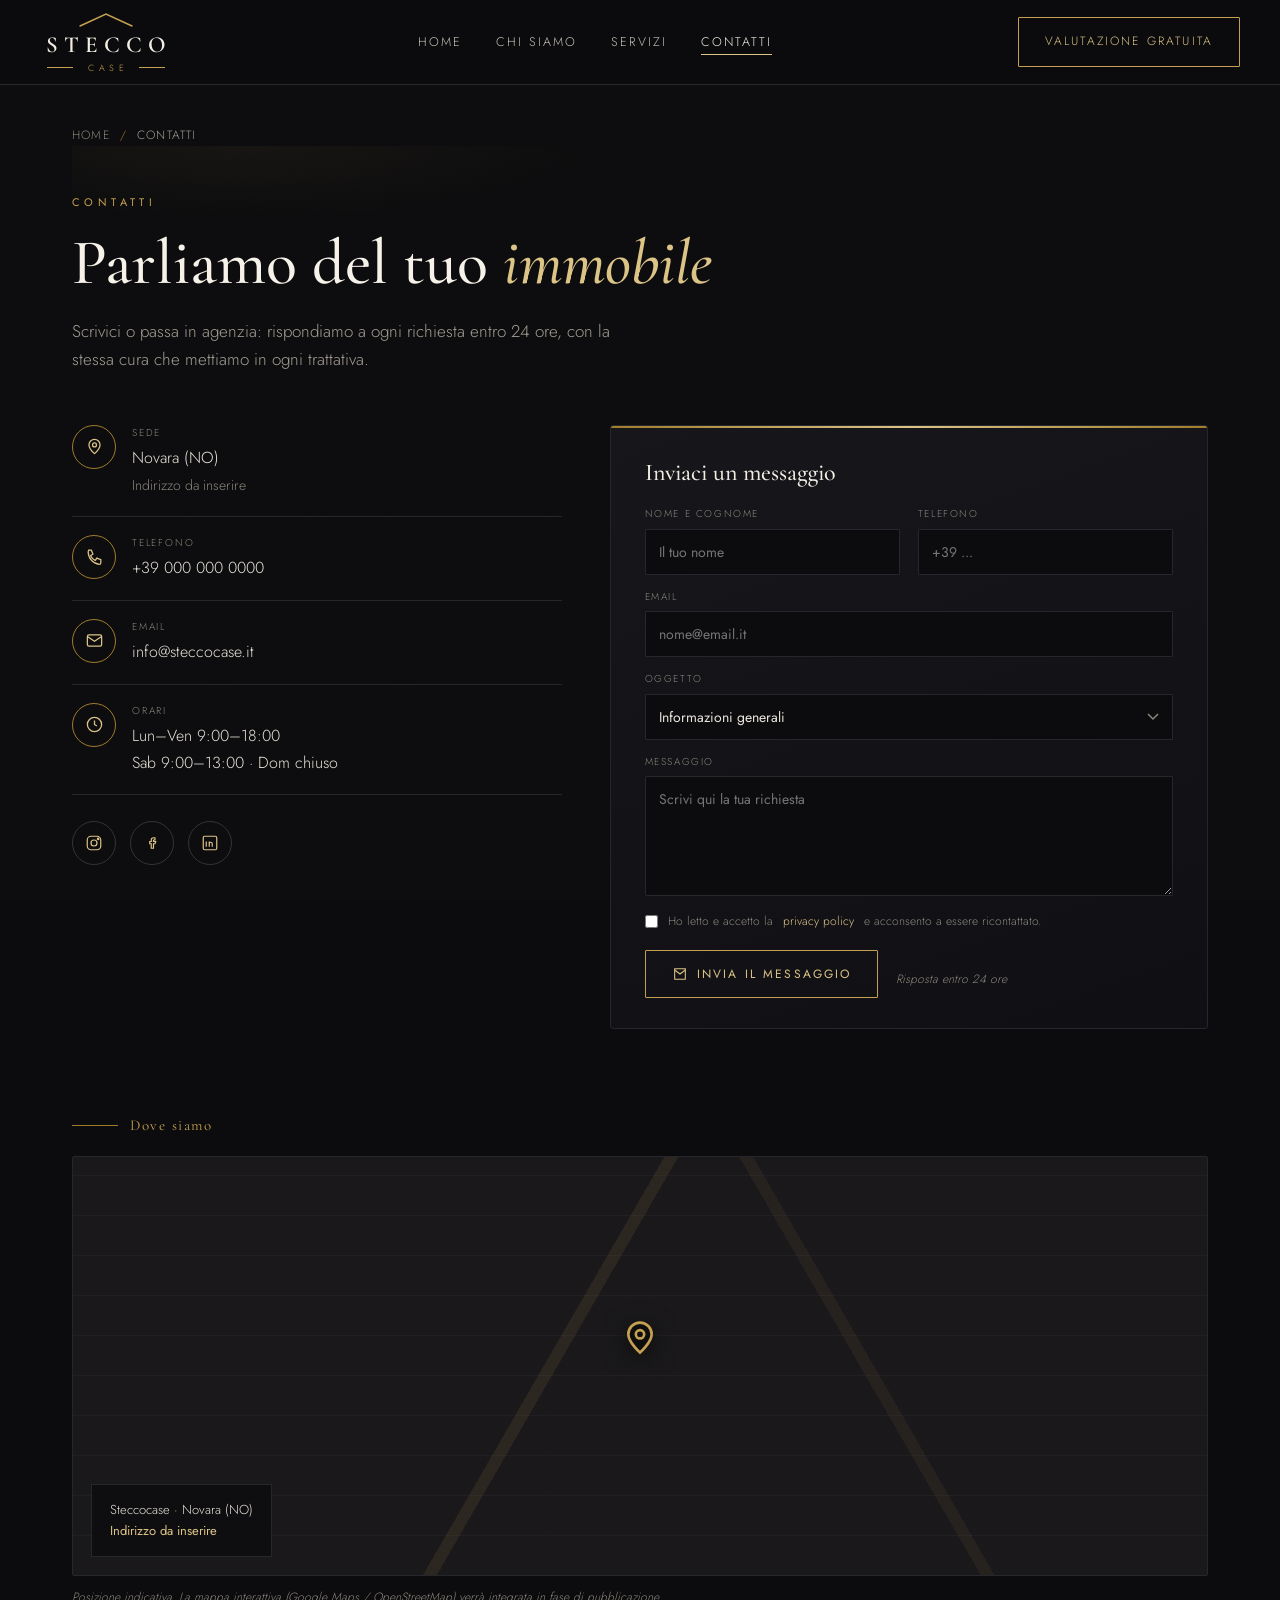
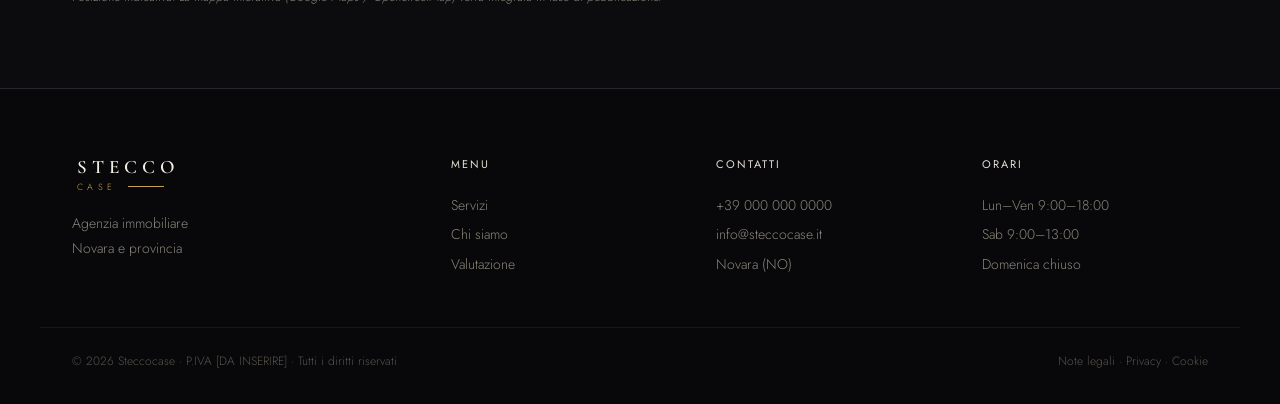
==== contatti.html @ 5753c9d2 "Sito vetrina Steccocase ottimizzato per smartphone" ====
<!DOCTYPE html>
<html lang="it">
<head>
<meta charset="UTF-8">
<meta name="viewport" content="width=device-width, initial-scale=1.0">
<title>Contatti — Steccocase, agenzia immobiliare a Novara</title>
<meta name="description" content="Contatta Steccocase: telefono, email, orari e sede a Novara. Scrivici per compravendite, locazioni e valutazioni. Ti rispondiamo entro 24 ore.">
<meta name="theme-color" content="#0c0c0e">
<meta property="og:type" content="website">
<meta property="og:site_name" content="Steccocase">
<meta property="og:locale" content="it_IT">
<meta property="og:title" content="Contatti — Steccocase, agenzia immobiliare a Novara">
<meta property="og:description" content="Telefono, email, orari e sede a Novara. Ti rispondiamo entro 24 ore.">
<meta property="og:image" content="https://steccocase.it/assets/images/novara-cupola-giorno.jpg">
<meta property="og:url" content="https://steccocase.it/contatti.html">
<link rel="canonical" href="https://steccocase.it/contatti.html">
<meta name="twitter:card" content="summary_large_image">
<link rel="icon" type="image/svg+xml" href="assets/favicon.svg">
<link rel="apple-touch-icon" href="assets/logo-originale.jpg">
<link rel="stylesheet" href="assets/fonts.css">
<style>
:root{
  --ink:#0c0c0e; --ink2:#141418; --ink3:#1c1c22; --ink-line:#26262d;
  --marble:#f3eee4; --marble2:#e7e1d3; --marble-line:#d8d2c4;
  --gold:#c6a052; --gold-soft:#dcc487; --gold-deep:#a07d2a;
  --txt:#eae6dd; --muted:#a39e93; --muted2:#8b867b;
  --serif:"Cormorant Garamond",Georgia,serif;
  --sans:"Jost",system-ui,sans-serif;
  --ease:cubic-bezier(.22,1,.36,1);
  --wrap:1200px;
}
*{margin:0;padding:0;box-sizing:border-box}
html{scroll-behavior:smooth}
body{background:var(--ink);color:var(--txt);font-family:var(--sans);font-weight:300;line-height:1.65;-webkit-font-smoothing:antialiased;overflow-x:hidden}
img{max-width:100%;display:block}
a{color:inherit;text-decoration:none}
::selection{background:var(--gold);color:#221803}
:focus-visible{outline:2px solid var(--gold-soft);outline-offset:3px}
body:before{content:"";position:fixed;inset:0;z-index:1;pointer-events:none;opacity:.045;mix-blend-mode:overlay;
  background-image:url("data:image/svg+xml,%3Csvg xmlns='http://www.w3.org/2000/svg' width='180' height='180'%3E%3Cfilter id='n'%3E%3CfeTurbulence type='fractalNoise' baseFrequency='0.9' numOctaves='2' stitchTiles='stitch'/%3E%3C/filter%3E%3Crect width='100%25' height='100%25' filter='url(%23n)'/%3E%3C/svg%3E")}
.wrap{max-width:var(--wrap);margin:0 auto;padding:0 32px;position:relative;z-index:2}
.eyebrow{font-size:11px;letter-spacing:.4em;text-transform:uppercase;color:var(--gold);font-weight:400;display:inline-block}
h1,h2,h3{font-family:var(--serif);font-weight:500;line-height:1.1}
em{font-style:italic;color:var(--gold-soft)}

.btn{position:relative;display:inline-flex;align-items:center;justify-content:center;gap:9px;font-family:var(--sans);font-size:12px;letter-spacing:.18em;text-transform:uppercase;padding:14px 26px;border:1px solid var(--gold);color:var(--gold-soft);background:transparent;border-radius:1px;cursor:pointer;overflow:hidden;transition:color .35s var(--ease)}
.btn:before{content:"";position:absolute;inset:0;background:var(--gold);transform:translateY(101%);transition:transform .4s var(--ease);z-index:-1}
.btn:hover{color:#221803}.btn:hover:before{transform:translateY(0)}
.btn svg{width:16px;height:16px;stroke:currentColor;fill:none}
.btn-full{width:100%}

/* logo */
.logo{display:inline-flex;flex-direction:column;align-items:center;line-height:1}
.logo .roof{display:block;margin:0 auto 6px}
.logo .name{font-family:var(--serif);font-weight:600;letter-spacing:.26em;color:var(--marble);font-size:23px;padding-left:.26em}
.logo .sub{display:flex;align-items:center;justify-content:center;gap:11px;margin-top:6px}
.logo .sub .line{width:26px;height:1px;background:var(--gold)}
.logo .sub .txt{font-size:9px;letter-spacing:.5em;color:var(--gold);font-family:var(--sans);padding-left:.5em}

/* header */
header{position:fixed;top:0;left:0;right:0;z-index:60;background:rgba(12,12,14,.9);backdrop-filter:blur(14px) saturate(1.2);border-bottom:1px solid var(--ink-line)}
.bar{display:flex;align-items:center;justify-content:space-between;padding:12px 0}
nav.main ul{display:flex;gap:34px;list-style:none;font-size:12.5px;letter-spacing:.16em;text-transform:uppercase;color:#c7c2b7}
nav.main a{position:relative;padding-bottom:4px}
nav.main a:after{content:"";position:absolute;left:0;bottom:0;width:0;height:1px;background:var(--gold-soft);transition:width .35s var(--ease)}
nav.main a:hover:after,nav.main a.active:after{width:100%}
nav.main a.active{color:var(--marble)}
.menu-toggle{display:none;flex-direction:column;gap:5px;background:none;border:0;cursor:pointer;padding:6px}
.menu-toggle span{width:26px;height:1.5px;background:var(--marble)}
.drawer{position:fixed;inset:0;z-index:55;background:rgba(10,10,12,.97);backdrop-filter:blur(6px);display:flex;flex-direction:column;align-items:center;justify-content:center;gap:6px;opacity:0;visibility:hidden;transition:opacity .4s var(--ease),visibility .4s}
.drawer.open{opacity:1;visibility:visible}
.drawer a{font-family:var(--serif);font-size:30px;color:#e6e0d4;padding:10px 0}
.drawer a:hover{color:var(--gold-soft)}
.drawer .btn{margin-top:22px}

/* intro */
.page{padding-top:104px}
.crumbs{font-size:12px;letter-spacing:.1em;text-transform:uppercase;color:var(--muted2);padding:22px 0 0;display:flex;gap:10px}
.crumbs a:hover{color:var(--gold-soft)}.crumbs span{color:var(--gold-deep)}.crumbs .here{color:var(--muted)}
.intro{position:relative;padding:42px 0 8px;overflow:hidden}
.intro:before{content:"";position:absolute;inset:0;z-index:0;pointer-events:none;opacity:.5;background:radial-gradient(60% 60% at 15% 0%,rgba(198,160,82,.12),transparent 55%)}
.intro h1{font-size:clamp(36px,5.4vw,64px);color:#f6f2e9;margin:14px 0 0}
.intro p{color:var(--muted);max-width:560px;margin:18px 0 0;font-size:17px}

/* layout */
.contact-grid{display:grid;grid-template-columns:.9fr 1.1fr;gap:48px;align-items:start;padding:44px 0 24px}

/* info column */
.info li{list-style:none;display:flex;gap:16px;align-items:flex-start;padding:18px 0;border-bottom:1px solid var(--ink-line)}
.info li:first-child{padding-top:0}
.info .ic{width:44px;height:44px;flex:none;border:1px solid var(--gold-deep);border-radius:50%;display:flex;align-items:center;justify-content:center}
.info .ic svg{width:19px;height:19px;stroke:var(--gold-soft);fill:none}
.info .k{font-size:10px;letter-spacing:.18em;text-transform:uppercase;color:var(--muted2);margin-bottom:4px}
.info .v{font-size:16px;color:#e8e3d8}
.info .v a:hover{color:var(--gold-soft)}
.socials{display:flex;gap:14px;margin-top:26px}
.socials a{width:44px;height:44px;border:1px solid #33333a;border-radius:50%;display:flex;align-items:center;justify-content:center;transition:.3s var(--ease)}
.socials a:hover{border-color:var(--gold);background:var(--gold);transform:translateY(-3px)}
.socials svg{width:18px;height:18px;stroke:var(--gold-soft);fill:none}
.socials a:hover svg{stroke:#221803}

/* form card */
.formcard{border:1px solid var(--ink-line);background:linear-gradient(160deg,#16161b,#101014);border-radius:3px;padding:34px 34px 30px;position:relative;overflow:hidden}
.formcard:before{content:"";position:absolute;top:0;left:0;right:0;height:2px;background:linear-gradient(90deg,var(--gold-deep),var(--gold-soft),var(--gold-deep))}
.formcard h2{font-size:24px;color:#f2ede3;margin-bottom:20px}
.grid2{display:grid;grid-template-columns:1fr 1fr;gap:14px 18px}
.f{display:flex;flex-direction:column}
.f.full{grid-column:1/-1}
.f label{font-size:10px;letter-spacing:.16em;text-transform:uppercase;color:var(--muted2);margin-bottom:6px}
.f input,.f select,.f textarea{width:100%;background:var(--ink);border:1px solid var(--ink-line);border-radius:1px;padding:12px 13px;font-family:var(--sans);font-size:14px;color:var(--txt);transition:border-color .3s}
.f select{-webkit-appearance:none;appearance:none;background:var(--ink) url("data:image/svg+xml,%3Csvg xmlns='http://www.w3.org/2000/svg' width='12' height='8' viewBox='0 0 12 8'%3E%3Cpath d='M1 1l5 5 5-5' stroke='%238b867b' stroke-width='1.5' fill='none'/%3E%3C/svg%3E") no-repeat right 13px center;padding-right:32px;cursor:pointer}
.f input:focus,.f select:focus,.f textarea:focus{border-color:var(--gold);outline:none}
.f textarea{resize:vertical;min-height:120px}
.consent{display:flex;gap:10px;align-items:flex-start;margin:16px 0 0;font-size:12px;color:var(--muted2);line-height:1.5}
.consent input{width:auto;margin-top:3px;accent-color:var(--gold)}
.submit-row{margin-top:20px;display:flex;align-items:center;gap:18px;flex-wrap:wrap}
.submit-row .note{font-size:12px;color:var(--muted2)}
.ok{display:none;margin-top:16px;padding:14px 16px;border:1px solid var(--gold-deep);background:rgba(198,160,82,.08);color:var(--gold-soft);font-size:14px;border-radius:2px}
.form.sent .ok{display:block}
.form.sent .live{display:none}

/* map */
.map{position:relative;height:420px;border:1px solid var(--ink-line);border-radius:2px;overflow:hidden;margin-top:8px;background:
  linear-gradient(0deg,rgba(198,160,82,.04),rgba(198,160,82,.04)),
  repeating-linear-gradient(0deg,#131318 0 39px,#1a1a20 39px 40px),
  repeating-linear-gradient(90deg,#131318 0 39px,#1a1a20 39px 40px),#141418}
.map:before{content:"";position:absolute;inset:0;background:
  linear-gradient(120deg,transparent 0 43%,rgba(198,160,82,.10) 43% 44%,transparent 44%),
  linear-gradient(60deg,transparent 0 66%,rgba(198,160,82,.07) 66% 67%,transparent 67%)}
.map .pin{position:absolute;top:50%;left:50%;transform:translate(-50%,-100%);z-index:2}
.map .pin svg{width:40px;height:40px;stroke:var(--gold);fill:rgba(12,12,14,.7);filter:drop-shadow(0 6px 12px rgba(0,0,0,.6))}
.map .addr{position:absolute;left:18px;bottom:18px;z-index:2;background:rgba(12,12,14,.82);border:1px solid var(--ink-line);padding:14px 18px;font-size:13px;color:#e8e3d8}
.map .addr b{color:var(--gold-soft);font-weight:400}
.note{font-size:12px;color:var(--muted2);margin-top:12px;font-style:italic}
.maphead{margin:60px 0 18px;display:flex;align-items:center;gap:14px}
.maphead .idx{font-family:var(--serif);font-size:15px;color:var(--gold);letter-spacing:.1em;display:flex;align-items:center;gap:12px}
.maphead .idx:before{content:"";width:46px;height:1px;background:var(--gold-deep)}

/* footer */
footer{background:#08080a;border-top:1px solid var(--ink-line);padding:66px 0 32px;margin-top:80px}
.foot{display:grid;grid-template-columns:1.5fr 1fr 1fr 1fr;gap:40px}
.foot .logo{align-items:flex-start}.foot .logo .sub{justify-content:flex-start}
.foot h4{font-size:11px;letter-spacing:.18em;text-transform:uppercase;color:#e4dfd4;margin-bottom:18px;font-weight:400}
.foot p,.foot a{color:var(--muted2);font-size:14px;line-height:2.1}.foot a:hover{color:var(--gold-soft)}
.foot .desc{color:var(--muted2);font-size:14px;margin-top:20px;line-height:1.8}
.copy{border-top:1px solid #17171b;margin-top:48px;padding-top:24px;display:flex;justify-content:space-between;gap:16px;flex-wrap:wrap;color:#57534a;font-size:12px}
.copy a:hover{color:var(--gold-soft)}

.reveal{opacity:0;transform:translateY(24px);transition:opacity .8s var(--ease),transform .8s var(--ease)}
.reveal.in{opacity:1;transform:none}

@media(max-width:980px){
  .contact-grid{grid-template-columns:1fr;gap:30px}
  .foot{grid-template-columns:repeat(2,1fr)}
}
@media(max-width:760px){
  .wrap{padding:0 20px}
  nav.main,.header-cta{display:none}
  .menu-toggle{display:flex}
  .grid2{grid-template-columns:1fr}
  .formcard{padding:26px 22px}
  .map{height:320px}
  .foot{grid-template-columns:1fr}
  .copy{flex-direction:column;text-align:center;align-items:center}
}
@media(prefers-reduced-motion:reduce){ html{scroll-behavior:auto} .reveal{opacity:1;transform:none;transition:none} *{animation:none!important} }
@media (max-width:760px){
.menu-toggle{padding:13px 9px}
input,select,textarea{font-size:16px!important}
input[type=checkbox]{width:22px;height:22px;flex:none}
.consent{display:flex;gap:10px;align-items:flex-start;line-height:1.5}
.consent a{padding:6px 0;display:inline-block}
.btn,button[type=submit]{min-height:48px}
footer a{display:inline-block;padding:7px 0}
}
</style>
</head>
<body>

<header id="hdr">
  <div class="wrap bar">
    <a href="index.html" class="logo" aria-label="Steccocase — home">
      <svg class="roof" width="56" height="16" viewBox="0 0 56 16" aria-hidden="true"><path d="M2 14 L28 2 L54 14" fill="none" stroke="#c6a052" stroke-width="1.5" stroke-linecap="round"/></svg>
      <span class="name">STECCO</span>
      <span class="sub"><span class="line"></span><span class="txt">CASE</span><span class="line"></span></span>
    </a>
    <nav class="main" aria-label="Principale">
      <ul>
        <li><a href="index.html">Home</a></li>
        <li><a href="index.html#agenzia">Chi siamo</a></li>
        <li><a href="index.html#servizi">Servizi</a></li>
        <li><a href="contatti.html" class="active">Contatti</a></li>
      </ul>
    </nav>
    <a href="valutazione.html" class="btn header-cta">Valutazione gratuita</a>
    <button class="menu-toggle" id="burger" aria-label="Apri menu" aria-expanded="false"><span></span><span></span><span></span></button>
  </div>
</header>

<div class="drawer" id="drawer">
  <a href="index.html">Home</a>
  <a href="index.html#agenzia">Chi siamo</a>
  <a href="index.html#servizi">Servizi</a>
  <a href="contatti.html">Contatti</a>
  <a href="valutazione.html" class="btn">Valutazione gratuita</a>
</div>

<main class="page">
  <div class="wrap">
    <nav class="crumbs" aria-label="Percorso"><a href="index.html">Home</a><span>/</span><span class="here">Contatti</span></nav>
    <div class="intro">
      <span class="eyebrow reveal">Contatti</span>
      <h1 class="reveal">Parliamo del tuo <em>immobile</em></h1>
      <p class="reveal">Scrivici o passa in agenzia: rispondiamo a ogni richiesta entro 24 ore, con la stessa cura che mettiamo in ogni trattativa.</p>
    </div>

    <div class="contact-grid">
      <!-- info -->
      <div class="reveal">
        <ul class="info">
          <li>
            <span class="ic"><svg viewBox="0 0 24 24" stroke-width="1.6"><path d="M12 21s-7-6.2-7-11a7 7 0 0114 0c0 4.8-7 11-7 11z"/><circle cx="12" cy="10" r="2.5"/></svg></span>
            <div><div class="k">Sede</div><div class="v">Novara (NO)<br><span style="color:var(--muted2);font-size:14px">Indirizzo da inserire</span></div></div>
          </li>
          <li>
            <span class="ic"><svg viewBox="0 0 24 24" stroke-width="1.6"><path d="M4 4h4l2 5-3 2a12 12 0 006 6l2-3 5 2v4a2 2 0 01-2 2A16 16 0 014 6a2 2 0 012-2z"/></svg></span>
            <div><div class="k">Telefono</div><div class="v"><a href="tel:+390000000000">+39 000 000 0000</a></div></div>
          </li>
          <li>
            <span class="ic"><svg viewBox="0 0 24 24" stroke-width="1.6"><rect x="3" y="5" width="18" height="14" rx="2"/><path d="M3 7l9 6 9-6"/></svg></span>
            <div><div class="k">Email</div><div class="v"><a href="mailto:info@steccocase.it">info@steccocase.it</a></div></div>
          </li>
          <li>
            <span class="ic"><svg viewBox="0 0 24 24" stroke-width="1.6"><circle cx="12" cy="12" r="9"/><path d="M12 7v5l3 2"/></svg></span>
            <div><div class="k">Orari</div><div class="v">Lun&ndash;Ven 9:00&ndash;18:00<br>Sab 9:00&ndash;13:00 &middot; Dom chiuso</div></div>
          </li>
        </ul>
        <div class="socials">
          <a href="#" aria-label="Instagram"><svg viewBox="0 0 24 24" stroke-width="1.6"><rect x="3" y="3" width="18" height="18" rx="5"/><circle cx="12" cy="12" r="4"/><circle cx="17.5" cy="6.5" r="1"/></svg></a>
          <a href="#" aria-label="Facebook"><svg viewBox="0 0 24 24" stroke-width="1.6"><path d="M14 8h2V5h-2c-2 0-3 1.3-3 3v2H9v3h2v6h3v-6h2l1-3h-3V8.5c0-.3.2-.5.5-.5z"/></svg></a>
          <a href="#" aria-label="LinkedIn"><svg viewBox="0 0 24 24" stroke-width="1.6"><rect x="3" y="3" width="18" height="18" rx="2"/><path d="M7 10v7M7 7v.01M11 17v-4a2 2 0 014 0v4M11 10v7"/></svg></a>
        </div>
      </div>

      <!-- form -->
      <form class="formcard form reveal" id="contactForm" novalidate>
        <div class="live">
          <h2>Inviaci un messaggio</h2>
          <div class="grid2">
            <div class="f"><label for="n">Nome e cognome</label><input id="n" name="nome" type="text" autocomplete="name" required placeholder="Il tuo nome"></div>
            <div class="f"><label for="t">Telefono</label><input id="t" name="tel" type="tel" autocomplete="tel" placeholder="+39 ..."></div>
            <div class="f full"><label for="e">Email</label><input id="e" name="email" type="email" autocomplete="email" required placeholder="nome@email.it"></div>
            <div class="f full"><label for="o">Oggetto</label><select id="o" name="oggetto"><option>Informazioni generali</option><option>Voglio vendere / valutare</option><option>Cerco casa in acquisto</option><option>Cerco casa in affitto</option><option>Altro</option></select></div>
            <div class="f full"><label for="m">Messaggio</label><textarea id="m" name="messaggio" required placeholder="Scrivi qui la tua richiesta"></textarea></div>
          </div>
          <label class="consent"><input type="checkbox" required> Ho letto e accetto la <a href="privacy.html" style="color:var(--gold-soft)">privacy policy</a> e acconsento a essere ricontattato.</label>
          <div class="submit-row">
            <button type="submit" class="btn">
              <svg viewBox="0 0 24 24" stroke-width="1.6"><path d="M4 4h16v16H4z"/><path d="M4 6l8 6 8-6"/></svg>
              Invia il messaggio
            </button>
            <span class="note">Risposta entro 24 ore</span>
          </div>
        </div>
        <div class="ok">
          <strong style="font-family:var(--serif);font-size:22px;color:#f2ede3;display:block;margin-bottom:6px">Messaggio inviato!</strong>
          Grazie per averci scritto: ti ricontatteremo al più presto, entro 24 ore.
        </div>
      </form>
    </div>

    <!-- map -->
    <div class="maphead reveal"><span class="idx">Dove siamo</span></div>
    <div class="map reveal">
      <div class="pin"><svg viewBox="0 0 24 24" stroke-width="1.6"><path d="M12 21s-7-6.2-7-11a7 7 0 0114 0c0 4.8-7 11-7 11z"/><circle cx="12" cy="10" r="2.5"/></svg></div>
      <div class="addr">Steccocase &middot; Novara (NO)<br><b>Indirizzo da inserire</b></div>
    </div>
    <p class="note">Posizione indicativa. La mappa interattiva (Google Maps / OpenStreetMap) verrà integrata in fase di pubblicazione.</p>
  </div>
</main>

<footer>
  <div class="wrap foot">
    <div>
      <span class="logo"><span class="name" style="font-size:19px">STECCO</span><span class="sub"><span class="txt">CASE</span><span class="line" style="width:36px"></span></span></span>
      <p class="desc">Agenzia immobiliare<br>Novara e provincia</p>
    </div>
    <div><h4>Menu</h4><p><a href="index.html#servizi">Servizi</a><br><a href="index.html#agenzia">Chi siamo</a><br><a href="valutazione.html">Valutazione</a></p></div>
    <div><h4>Contatti</h4><p><a href="tel:+390000000000">+39 000 000 0000</a><br><a href="mailto:info@steccocase.it">info@steccocase.it</a><br>Novara (NO)</p></div>
    <div><h4>Orari</h4><p>Lun&ndash;Ven 9:00&ndash;18:00<br>Sab 9:00&ndash;13:00<br>Domenica chiuso</p></div>
  </div>
  <div class="wrap copy">
    <span>&copy; 2026 Steccocase &middot; P.IVA [DA INSERIRE] &middot; Tutti i diritti riservati</span>
    <span><a href="note-legali.html">Note legali</a> &middot; <a href="privacy.html">Privacy</a> &middot; <a href="cookie.html">Cookie</a></span>
  </div>
</footer>

<script>
(function(){
  var burger=document.getElementById('burger'), drawer=document.getElementById('drawer');
  var toggle=function(open){ drawer.classList.toggle('open',open); burger.setAttribute('aria-expanded',open?'true':'false'); document.body.style.overflow=open?'hidden':''; };
  burger.addEventListener('click',function(){ toggle(!drawer.classList.contains('open')); });
  drawer.querySelectorAll('a').forEach(function(a){ a.addEventListener('click',function(){ toggle(false); }); });

  var form=document.getElementById('contactForm');
  form.addEventListener('submit',function(ev){
    ev.preventDefault();
    if(!form.checkValidity()){ form.reportValidity(); return; }
    form.classList.add('sent');
    window.scrollTo({top:form.getBoundingClientRect().top+window.scrollY-120,behavior:'smooth'});
  });

  var reduce=window.matchMedia('(prefers-reduced-motion: reduce)').matches;
  var els=document.querySelectorAll('.reveal');
  if(reduce || !('IntersectionObserver' in window)){ els.forEach(function(e){ e.classList.add('in'); }); return; }
  var io=new IntersectionObserver(function(entries){ entries.forEach(function(en){ if(en.isIntersecting){ en.target.classList.add('in'); io.unobserve(en.target); } }); },{threshold:.1,rootMargin:'0px 0px -6% 0px'});
  els.forEach(function(e){ io.observe(e); });
})();
</script>

</body>
</html>
---- assets/fonts.css ----
/* latin-ext */
@font-face {
  font-family: 'Cormorant Garamond';
  font-style: italic;
  font-weight: 400;
  font-display: swap;
  src: url(fonts/CormorantGaramond-400-italic-latin-ext.woff2) format('woff2');
  unicode-range: U+0100-02BA, U+02BD-02C5, U+02C7-02CC, U+02CE-02D7, U+02DD-02FF, U+0304, U+0308, U+0329, U+1D00-1DBF, U+1E00-1E9F, U+1EF2-1EFF, U+2020, U+20A0-20AB, U+20AD-20C0, U+2113, U+2C60-2C7F, U+A720-A7FF;
}
/* latin */
@font-face {
  font-family: 'Cormorant Garamond';
  font-style: italic;
  font-weight: 400;
  font-display: swap;
  src: url(fonts/CormorantGaramond-400-italic-latin.woff2) format('woff2');
  unicode-range: U+0000-00FF, U+0131, U+0152-0153, U+02BB-02BC, U+02C6, U+02DA, U+02DC, U+0304, U+0308, U+0329, U+2000-206F, U+20AC, U+2122, U+2191, U+2193, U+2212, U+2215, U+FEFF, U+FFFD;
}
/* latin-ext */
@font-face {
  font-family: 'Cormorant Garamond';
  font-style: italic;
  font-weight: 500;
  font-display: swap;
  src: url(fonts/CormorantGaramond-400-italic-latin-ext.woff2) format('woff2');
  unicode-range: U+0100-02BA, U+02BD-02C5, U+02C7-02CC, U+02CE-02D7, U+02DD-02FF, U+0304, U+0308, U+0329, U+1D00-1DBF, U+1E00-1E9F, U+1EF2-1EFF, U+2020, U+20A0-20AB, U+20AD-20C0, U+2113, U+2C60-2C7F, U+A720-A7FF;
}
/* latin */
@font-face {
  font-family: 'Cormorant Garamond';
  font-style: italic;
  font-weight: 500;
  font-display: swap;
  src: url(fonts/CormorantGaramond-400-italic-latin.woff2) format('woff2');
  unicode-range: U+0000-00FF, U+0131, U+0152-0153, U+02BB-02BC, U+02C6, U+02DA, U+02DC, U+0304, U+0308, U+0329, U+2000-206F, U+20AC, U+2122, U+2191, U+2193, U+2212, U+2215, U+FEFF, U+FFFD;
}
/* latin-ext */
@font-face {
  font-family: 'Cormorant Garamond';
  font-style: normal;
  font-weight: 400;
  font-display: swap;
  src: url(fonts/CormorantGaramond-400-normal-latin-ext.woff2) format('woff2');
  unicode-range: U+0100-02BA, U+02BD-02C5, U+02C7-02CC, U+02CE-02D7, U+02DD-02FF, U+0304, U+0308, U+0329, U+1D00-1DBF, U+1E00-1E9F, U+1EF2-1EFF, U+2020, U+20A0-20AB, U+20AD-20C0, U+2113, U+2C60-2C7F, U+A720-A7FF;
}
/* latin */
@font-face {
  font-family: 'Cormorant Garamond';
  font-style: normal;
  font-weight: 400;
  font-display: swap;
  src: url(fonts/CormorantGaramond-400-normal-latin.woff2) format('woff2');
  unicode-range: U+0000-00FF, U+0131, U+0152-0153, U+02BB-02BC, U+02C6, U+02DA, U+02DC, U+0304, U+0308, U+0329, U+2000-206F, U+20AC, U+2122, U+2191, U+2193, U+2212, U+2215, U+FEFF, U+FFFD;
}
/* latin-ext */
@font-face {
  font-family: 'Cormorant Garamond';
  font-style: normal;
  font-weight: 500;
  font-display: swap;
  src: url(fonts/CormorantGaramond-400-normal-latin-ext.woff2) format('woff2');
  unicode-range: U+0100-02BA, U+02BD-02C5, U+02C7-02CC, U+02CE-02D7, U+02DD-02FF, U+0304, U+0308, U+0329, U+1D00-1DBF, U+1E00-1E9F, U+1EF2-1EFF, U+2020, U+20A0-20AB, U+20AD-20C0, U+2113, U+2C60-2C7F, U+A720-A7FF;
}
/* latin */
@font-face {
  font-family: 'Cormorant Garamond';
  font-style: normal;
  font-weight: 500;
  font-display: swap;
  src: url(fonts/CormorantGaramond-400-normal-latin.woff2) format('woff2');
  unicode-range: U+0000-00FF, U+0131, U+0152-0153, U+02BB-02BC, U+02C6, U+02DA, U+02DC, U+0304, U+0308, U+0329, U+2000-206F, U+20AC, U+2122, U+2191, U+2193, U+2212, U+2215, U+FEFF, U+FFFD;
}
/* latin-ext */
@font-face {
  font-family: 'Cormorant Garamond';
  font-style: normal;
  font-weight: 600;
  font-display: swap;
  src: url(fonts/CormorantGaramond-400-normal-latin-ext.woff2) format('woff2');
  unicode-range: U+0100-02BA, U+02BD-02C5, U+02C7-02CC, U+02CE-02D7, U+02DD-02FF, U+0304, U+0308, U+0329, U+1D00-1DBF, U+1E00-1E9F, U+1EF2-1EFF, U+2020, U+20A0-20AB, U+20AD-20C0, U+2113, U+2C60-2C7F, U+A720-A7FF;
}
/* latin */
@font-face {
  font-family: 'Cormorant Garamond';
  font-style: normal;
  font-weight: 600;
  font-display: swap;
  src: url(fonts/CormorantGaramond-400-normal-latin.woff2) format('woff2');
  unicode-range: U+0000-00FF, U+0131, U+0152-0153, U+02BB-02BC, U+02C6, U+02DA, U+02DC, U+0304, U+0308, U+0329, U+2000-206F, U+20AC, U+2122, U+2191, U+2193, U+2212, U+2215, U+FEFF, U+FFFD;
}
/* latin-ext */
@font-face {
  font-family: 'Jost';
  font-style: normal;
  font-weight: 300;
  font-display: swap;
  src: url(fonts/Jost-300-normal-latin-ext.woff2) format('woff2');
  unicode-range: U+0100-02BA, U+02BD-02C5, U+02C7-02CC, U+02CE-02D7, U+02DD-02FF, U+0304, U+0308, U+0329, U+1D00-1DBF, U+1E00-1E9F, U+1EF2-1EFF, U+2020, U+20A0-20AB, U+20AD-20C0, U+2113, U+2C60-2C7F, U+A720-A7FF;
}
/* latin */
@font-face {
  font-family: 'Jost';
  font-style: normal;
  font-weight: 300;
  font-display: swap;
  src: url(fonts/Jost-300-normal-latin.woff2) format('woff2');
  unicode-range: U+0000-00FF, U+0131, U+0152-0153, U+02BB-02BC, U+02C6, U+02DA, U+02DC, U+0304, U+0308, U+0329, U+2000-206F, U+20AC, U+2122, U+2191, U+2193, U+2212, U+2215, U+FEFF, U+FFFD;
}
/* latin-ext */
@font-face {
  font-family: 'Jost';
  font-style: normal;
  font-weight: 400;
  font-display: swap;
  src: url(fonts/Jost-300-normal-latin-ext.woff2) format('woff2');
  unicode-range: U+0100-02BA, U+02BD-02C5, U+02C7-02CC, U+02CE-02D7, U+02DD-02FF, U+0304, U+0308, U+0329, U+1D00-1DBF, U+1E00-1E9F, U+1EF2-1EFF, U+2020, U+20A0-20AB, U+20AD-20C0, U+2113, U+2C60-2C7F, U+A720-A7FF;
}
/* latin */
@font-face {
  font-family: 'Jost';
  font-style: normal;
  font-weight: 400;
  font-display: swap;
  src: url(fonts/Jost-300-normal-latin.woff2) format('woff2');
  unicode-range: U+0000-00FF, U+0131, U+0152-0153, U+02BB-02BC, U+02C6, U+02DA, U+02DC, U+0304, U+0308, U+0329, U+2000-206F, U+20AC, U+2122, U+2191, U+2193, U+2212, U+2215, U+FEFF, U+FFFD;
}
/* latin-ext */
@font-face {
  font-family: 'Jost';
  font-style: normal;
  font-weight: 500;
  font-display: swap;
  src: url(fonts/Jost-300-normal-latin-ext.woff2) format('woff2');
  unicode-range: U+0100-02BA, U+02BD-02C5, U+02C7-02CC, U+02CE-02D7, U+02DD-02FF, U+0304, U+0308, U+0329, U+1D00-1DBF, U+1E00-1E9F, U+1EF2-1EFF, U+2020, U+20A0-20AB, U+20AD-20C0, U+2113, U+2C60-2C7F, U+A720-A7FF;
}
/* latin */
@font-face {
  font-family: 'Jost';
  font-style: normal;
  font-weight: 500;
  font-display: swap;
  src: url(fonts/Jost-300-normal-latin.woff2) format('woff2');
  unicode-range: U+0000-00FF, U+0131, U+0152-0153, U+02BB-02BC, U+02C6, U+02DA, U+02DC, U+0304, U+0308, U+0329, U+2000-206F, U+20AC, U+2122, U+2191, U+2193, U+2212, U+2215, U+FEFF, U+FFFD;
}
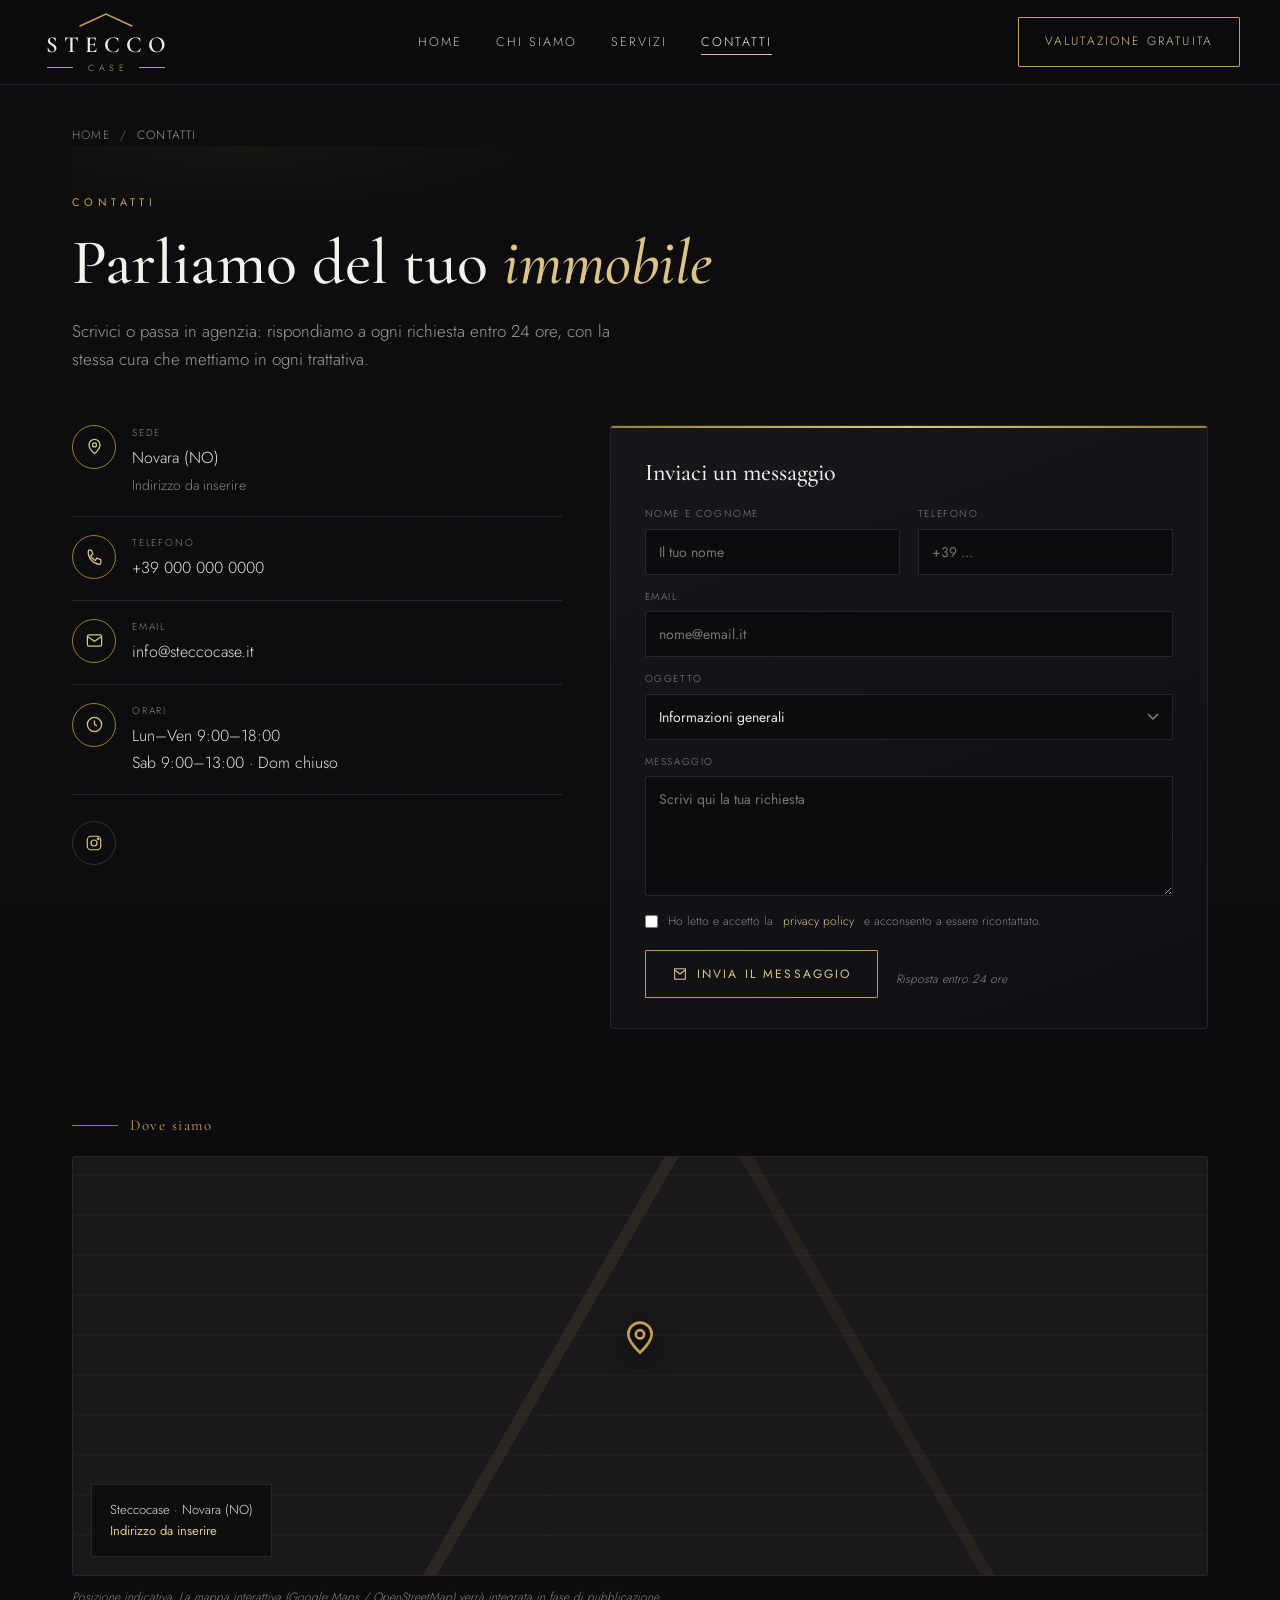
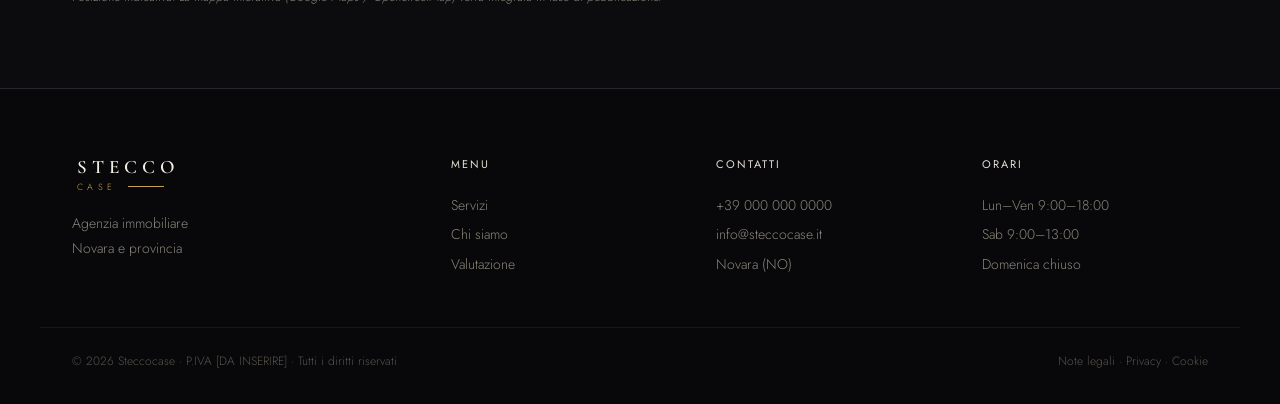
==== commit f05c2f90: "Link Instagram reale, rimossi social inattivi, icone più grandi su telefono" ====
--- a/contatti.html
+++ b/contatti.html
@@ -165,6 +165,7 @@
 }
 @media(prefers-reduced-motion:reduce){ html{scroll-behavior:auto} .reveal{opacity:1;transform:none;transition:none} *{animation:none!important} }
 @media (max-width:760px){
+.socials a{width:48px;height:48px}
 .menu-toggle{padding:13px 9px}
 input,select,textarea{font-size:16px!important}
 input[type=checkbox]{width:22px;height:22px;flex:none}
@@ -236,9 +237,7 @@
           </li>
         </ul>
         <div class="socials">
-          <a href="#" aria-label="Instagram"><svg viewBox="0 0 24 24" stroke-width="1.6"><rect x="3" y="3" width="18" height="18" rx="5"/><circle cx="12" cy="12" r="4"/><circle cx="17.5" cy="6.5" r="1"/></svg></a>
-          <a href="#" aria-label="Facebook"><svg viewBox="0 0 24 24" stroke-width="1.6"><path d="M14 8h2V5h-2c-2 0-3 1.3-3 3v2H9v3h2v6h3v-6h2l1-3h-3V8.5c0-.3.2-.5.5-.5z"/></svg></a>
-          <a href="#" aria-label="LinkedIn"><svg viewBox="0 0 24 24" stroke-width="1.6"><rect x="3" y="3" width="18" height="18" rx="2"/><path d="M7 10v7M7 7v.01M11 17v-4a2 2 0 014 0v4M11 10v7"/></svg></a>
+          <a href="https://www.instagram.com/steccocase" target="_blank" rel="noopener noreferrer" aria-label="Instagram di Steccocase"><svg viewBox="0 0 24 24" stroke-width="1.6"><rect x="3" y="3" width="18" height="18" rx="5"/><circle cx="12" cy="12" r="4"/><circle cx="17.5" cy="6.5" r="1"/></svg></a>
         </div>
       </div>
 
